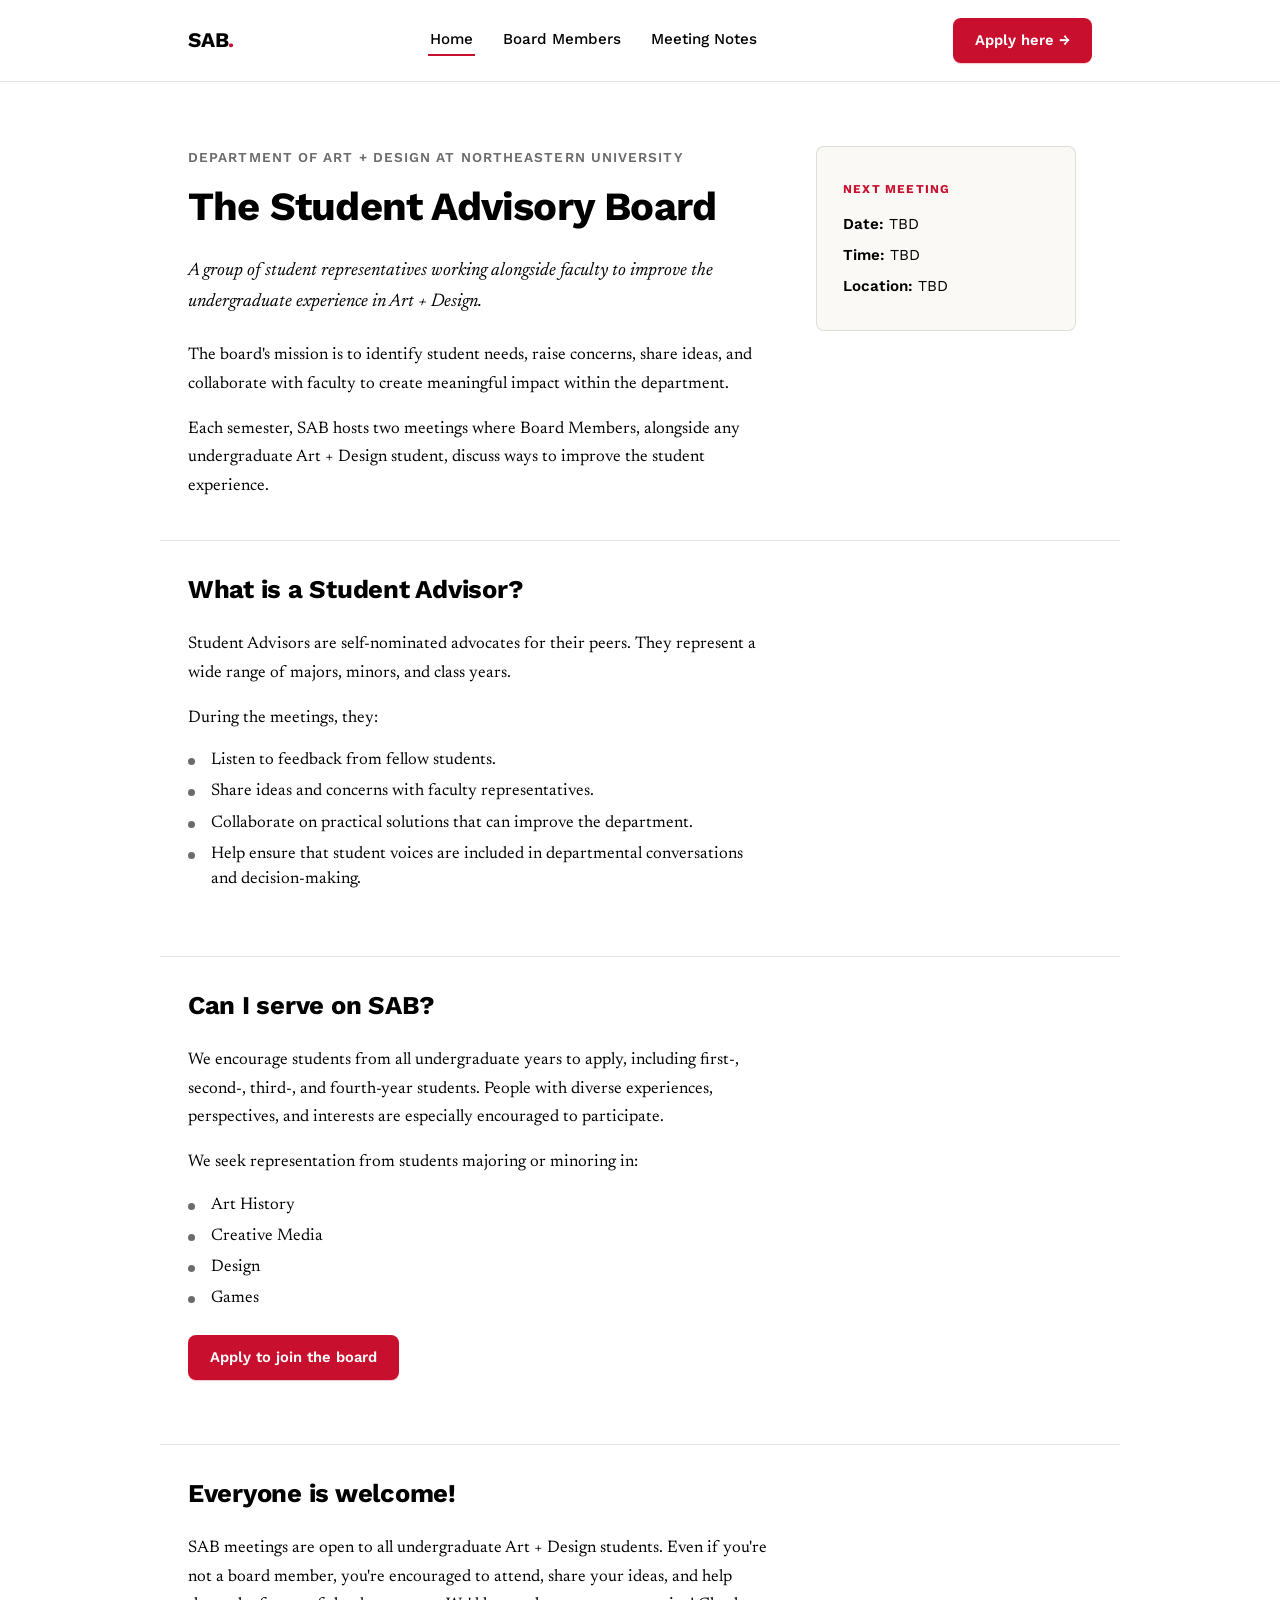
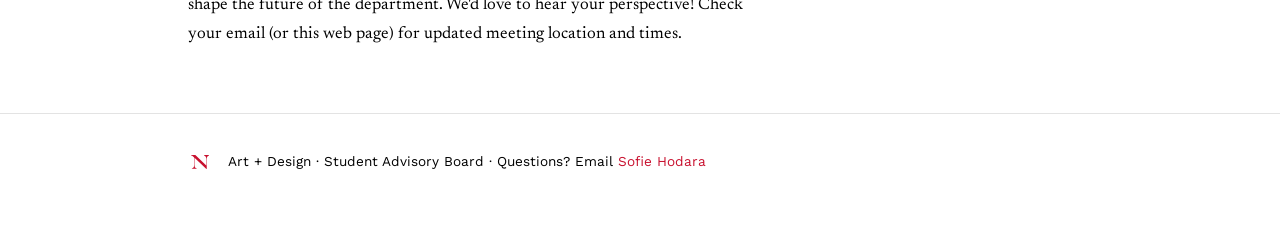
==== index.html @ 0012428a "Update index.html" ====
<!doctype html>
<html lang="en">
<head>
<meta charset="UTF-8">
<meta name="viewport" content="width=device-width, initial-scale=1.0">
<title>Student Advisory Board — Art + Design</title>
<meta name="description" content="Department of Art + Design, Northeastern University Student Advisory Board (SAB)">
<link rel="preconnect" href="https://fonts.googleapis.com">
<link rel="preconnect" href="https://fonts.gstatic.com" crossorigin>
<link href="https://fonts.googleapis.com/css2?family=Dela+Gothic+One&family=Newsreader:ital,wght@0,400;0,500;0,600;0,700;0,800;1,500;1,600&family=Work+Sans:wght@500;600;700&display=swap" rel="stylesheet"><link rel="stylesheet" href="css/style.css">
</head>
<body>

<header class="site-header">
  <nav class="nav">
    <a class="brand-lockup" href="index.html">
      <span class="wordmark">SAB<span>.</span></span>
    </a>
    <ul class="nav-links">
      <li><a href="index.html" aria-current="page">Home</a></li>
      <li><a href="board.html">Board Members</a></li>
      <li><a href="meeting-notes.html">Meeting Notes</a></li>
    </ul>
    <a class="btn btn-primary" href="apply.html">Apply here →</a>
  </nav>
</header>


<main>

  <section class="hero wrap">
    <div class="hero-grid">
    <div class="hero-main col">
      <p class="hero-kicker">Department of Art + Design at Northeastern University</p>
      <h1>The <em>Student Advisory Board</em></h1>
      <p class="lede">A group of student representatives working alongside faculty to improve the undergraduate experience in Art + Design.</p>
      <p>The board's mission is to identify student needs, raise concerns, share ideas, and collaborate with faculty to create meaningful impact within the department.</p>
      <p>Each semester, SAB hosts two meetings where Board Members, alongside any undergraduate Art + Design student, discuss ways to improve the student experience.</p>
    </div>
      <div class="meeting-card">
        <p class="meeting-card-label">Next Meeting</p>
        <p class="meeting-card-row"><span class="label">Date:</span> TBD</p>
        <p class="meeting-card-row"><span class="label">Time:</span> TBD</p>
        <p class="meeting-card-row"><span class="label">Location:</span> TBD</p>
      </div>
    </div>
  </section>

  <section class="wrap">
    <div class="col">
      <h2>What is a Student Advisor?</h2>
      <p>Student Advisors are self-nominated advocates for their peers. They represent a wide range of majors, minors, and class years.</p>
      <p>During the meetings, they:</p>
      <ul class="plain-list">
        <li><span class="list-dot"></span> Listen to feedback from fellow students.</li>
        <li><span class="list-dot"></span> Share ideas and concerns with faculty representatives.</li>
        <li><span class="list-dot"></span> Collaborate on practical solutions that can improve the department.</li>
        <li><span class="list-dot"></span> Help ensure that student voices are included in departmental conversations and decision-making.</li>
      </ul>
    </div>
  </section>

  <section class="wrap">
    <div class="col">
      <h2>Can I serve on SAB?</h2>
      <p>We encourage students from all undergraduate years to apply, including first-, second-, third-, and fourth-year students. People with diverse experiences, perspectives, and interests are especially encouraged to participate.</p>
      <p>We seek representation from students majoring or minoring in:</p>
      <ul class="plain-list">
        <li><span class="list-dot"></span> Art History</li>
        <li><span class="list-dot"></span> Creative Media</li>
        <li><span class="list-dot"></span> Design</li>
        <li><span class="list-dot"></span> Games</li>
      </ul>
      <div class="cta-row">
        <a class="btn btn-primary" href="apply.html">Apply to join the board</a>
      </div>
    </div>
  </section>

  <section class="wrap">
    <div class="col">
      <h2>Everyone is welcome!</h2>
      <p>SAB meetings are open to all undergraduate Art + Design students. Even if you're not a board member, you're encouraged to attend, share your ideas, and help shape the future of the department. We'd love to hear your perspective! Check your email (or this web page) for updated meeting location and times.</p>
    </div>
  </section>

</main>

<footer class="site-footer">
  <div class="wrap footer-inner">
    <svg class="footer-logo" width="24" height="24" viewBox="0 0 288 288" xmlns="http://www.w3.org/2000/svg"><path d="M224.86,107.71c0-26.92,9.05-35.74,27.14-42.58v-4.41h-59.35v4.41c18.09,6.84,27.14,15.66,27.14,42.58v78.99l-125.54-120.02c-5.74-5.3-7.28-5.96-11.03-5.96h-47.22v4.41c10.37,1.1,16.55,3.97,31.55,18.53l5.74,5.52v90.02c0,26.92-9.05,35.74-27.14,42.58v4.41h59.35v-4.41c-18.09-6.84-27.14-15.66-27.14-42.58v-85.83l142.09,133.92h4.41v-119.58Z" fill="#c8102e"/></svg>
    <span>Art + Design · Student Advisory Board · Questions? Email <a href="mailto:s.hodara@northeastern.edu">Sofie Hodara</a></span>
  </div>
</footer>

<script src="js/meeting-banner.js"></script>
</body>
</html>
---- css/style.css ----
/* ============================================================
   SAB — Student Advisory Board
   Design tokens
   ============================================================ */
:root {
--accent:   #C8102E; /* Northeastern Red — clickable elements only */
--gray-accent: #6B6B6B; /* decorative/informational accent */
   
  --ink:      #000000;
  --ink-soft: #000000;
  --paper:    #FFFFFF;
  --paper-soft: #FAF9F6;
  --line:     rgba(28, 26, 30, 0.12);

  --serif: "Newsreader", Georgia, "Times New Roman", serif;
  --sans:  "Work Sans", -apple-system, BlinkMacSystemFont, "Segoe UI", sans-serif;
  --display: "Work Sans", -apple-system, BlinkMacSystemFont, "Segoe UI", sans-serif;

  --max: 960px;
  --measure: 580px;
  --radius: 8px;

  /* Fixed spacing scale — used instead of em-based margins so
     vertical rhythm stays consistent regardless of the type size
     it's attached to. */
  --space-1: 8px;
  --space-2: 16px;
  --space-3: 24px;
  --space-4: 40px;
  --space-5: 64px;
  --space-6: 104px;

  /* Space around section rules — twice as much above the rule
     as below it. Note: these two values ADD TOGETHER for the
     total visible gap (one section's bottom-padding + the next
     section's top-padding), so keep that combined total in mind
     when adjusting. */
  --rule-gap-above: 64px;
  --rule-gap-below: 32px;
}

.col {
  max-width: var(--measure);
}

* { box-sizing: border-box; }
html { scroll-behavior: smooth; }

body {
  margin: 0;
  font-family: var(--serif);
  color: var(--ink);
  background: var(--paper);
  line-height: 1.55;
  -webkit-font-smoothing: antialiased;
}

img { max-width: 100%; display: block; }

a { color: inherit; }

.wrap {
  max-width: var(--max);
  margin: 0 auto;
  padding-left: 28px;
  padding-right: 28px;
}

/* ============================================================
   Typography
   ============================================================ */
h1, h2, h3 {
  font-family: var(--display);
  font-weight: 600;
  letter-spacing: -0.01em;
  margin: 0 0 var(--space-3);
}

h1 {
  font-size: clamp(1.9rem, 3.4vw, 2.5rem);
  font-weight: 700;
  line-height: 1.2;
  letter-spacing: -0.02em;
}

h2 {
  font-size: clamp(1.35rem, 2.1vw, 1.6rem);
  font-weight: 700;
  line-height: 1.3;
  letter-spacing: -0.01em;
}

p {
  margin: 0 0 var(--space-2);
  font-size: 1.05rem;
  line-height: 1.7;
  hanging-punctuation: allow-end;
}

p:last-child { margin-bottom: 0; }

.lede {
  font-size: 1.15rem;
  color: var(--ink-soft);
  font-style: italic;
  margin: 0 0 var(--space-3);
}

em { font-style: italic; }

/* ============================================================
   Nav
   ============================================================ */
.site-header {
  border-bottom: 1px solid var(--line);
  position: sticky;
  top: 0;
  background: rgba(255,255,255,0.92);
  backdrop-filter: saturate(180%) blur(8px);
  z-index: 20;
}

.meeting-banner {
  background: var(--accent);
  color: #fff;
  font-family: var(--sans);
  font-weight: 600;
  font-size: 0.85rem;
  letter-spacing: 0.02em;
  padding: 10px 0;
  overflow: hidden;
  white-space: nowrap;
  position: relative;
}

.meeting-banner-track {
  display: inline-flex;
  align-items: center;
  animation: marquee 22s linear infinite;
  will-change: transform;
}

.meeting-banner-track span {
  padding: 0 2.5rem;
  flex-shrink: 0;
}

.meeting-banner-track span::after {
  content: "•";
  margin-left: 2.5rem;
  opacity: 0.6;
}

@keyframes marquee {
  from { transform: translateX(0); }
  to   { transform: translateX(-50%); }
}

@media (prefers-reduced-motion: reduce) {
  .meeting-banner-track { animation: none; }
  .meeting-banner { text-align: center; overflow: visible; white-space: normal; }
}


.nav {
  display: flex;
  align-items: center;
  justify-content: space-between;
  gap: 20px;
  padding: 18px 28px;
  max-width: var(--max);
  margin: 0 auto;
  flex-wrap: wrap;
}

.brand-lockup {
  display: flex;
  align-items: center;
  gap: 12px;
  text-decoration: none;
}

.camd-logo {
  height: 28px;
  width: auto;
  display: block;
}

.wordmark {
  font-family: var(--display);
  font-weight: 700;
  font-size: 1.3rem;
  letter-spacing: -0.01em;
  text-decoration: none;
  white-space: nowrap;
}

.wordmark span {
  color: var(--accent);
}

.nav-links {
  display: flex;
  align-items: center;
  gap: 26px;
  list-style: none;
  margin: 0;
  padding: 0;
  flex-wrap: wrap;
}

.nav-links a {
  font-family: var(--sans);
  font-weight: 500;
  font-size: 0.95rem;
  text-decoration: none;
  color: var(--ink);
  padding: 6px 2px;
  border-bottom: 2px solid transparent;
  transition: border-color 0.15s ease;
}

.nav-links a:hover,
.nav-links a[aria-current="page"] {
  border-bottom-color: var(--accent);
}

.btn {
  font-family: var(--sans);
  font-weight: 600;
  font-size: 0.92rem;
  text-decoration: none;
  display: inline-flex;
  align-items: center;
  gap: 8px;
  padding: 11px 22px;
  border-radius: var(--radius);
  transition: transform 0.15s ease, box-shadow 0.15s ease;
  border: none;
  cursor: pointer;
}

.btn:hover { transform: translateY(-.5px); }

.btn-primary {
  background: var(--accent);
  color: #fff;
  box-shadow: 0 1px 1px rgba(200, 16, 46, 0.24);
}

.btn-secondary {
  background: transparent;
  color: var(--ink);
  border: 1.5px solid var(--ink);
}

.btn-secondary:hover {
  background: var(--ink);
  color: #fff;
}

/* ============================================================
   Sections
   ============================================================ */
section {
  padding-top: var(--rule-gap-below);
  padding-bottom: var(--rule-gap-above);
}

section + section {
  border-top: 1px solid var(--line);
}

.hero {
  padding-top: var(--space-5);
  padding-bottom: var(--space-4);
}

.hero h1 em {
  font-style: normal;
}

.hero-kicker {
  font-family: var(--sans);
  font-weight: 600;
  font-size: 0.85rem;
  letter-spacing: 0.08em;
  text-transform: uppercase;
  margin: 0 0 14px;
    color: var(--gray-accent);
}

.hero-grid {
  display: flex;
  align-items: flex-start;
  gap: 48px;
  flex-wrap: wrap;
}

.hero-main {
  flex: 1 1 480px;
}

.meeting-card {
  flex: 0 0 260px;
  background: var(--paper-soft);
  border: 1px solid var(--line);
  border-radius: var(--radius);
  padding: 32px 26px;
}

.meeting-card-label {
  font-family: var(--sans);
  font-weight: 700;
  font-size: 0.75rem;
  letter-spacing: 0.1em;
  text-transform: uppercase;
  color: var(--accent);
  margin: 0 0 14px;
}

.meeting-card-row {
  font-family: var(--sans);
  font-size: 0.95rem;
  line-height: 1.5;
  margin: 0 0 8px;
  color: var(--ink);
}

.meeting-card-row:last-child { margin-bottom: 0; }

.meeting-card-row .label {
  font-weight: 600;
  color: var(--ink-soft);
}


/* Shared plain list style — used for advisor duties, majors/minors,
   and the apply-page checklist. Replaces pill/chip tags. */
.plain-list {
  list-style: none;
  margin: var(--space-2) 0 0;
  padding: 0;
  display: grid;
  gap: 6px;
}

.plain-list li {
  display: flex;
  gap: var(--space-2);
  align-items: flex-start;
  font-size: 1.05rem;
  line-height: 1.5;
  hanging-punctuation: allow-end;
}

.list-dot {
  width: 7px;
  height: 7px;
  border-radius: 50%;
  margin-top: 10px;
  flex-shrink: 0;
  background: var(--gray-accent);
}

.cta-row {
  display: flex;
  gap: 18px;
  flex-wrap: wrap;
  margin-top: var(--space-3);
}

/* ============================================================
   Board members page
   ============================================================ */
.board-grid {
  display: grid;
  grid-template-columns: repeat(3, 1fr);
  gap: 40px 32px;
  margin-top: 36px;
}

.board-card {
  text-align: center;
}

.board-photo-wrap {
  width: 148px;
  height: 148px;
  margin: 0 auto 18px;
  border-radius: 50%;
  padding: 4px;
  background: var(--accent);
}

.board-photo-wrap img {
  width: 100%;
  height: 100%;
  border-radius: 50%;
  object-fit: cover;
  border: 3px solid #fff;
}

.board-name {
  font-family: var(--display);
  font-weight: 600;
  font-size: 1.15rem;
  margin-bottom: 2px;
}

.board-type {
  font-family: var(--sans);
  font-weight: 600;
  font-size: 0.72rem;
  letter-spacing: 0.1em;
  text-transform: uppercase;
  color: var(--accent);
  margin-bottom: 6px;
}

.board-major {
  font-family: var(--sans);
  font-size: 0.9rem;
  color: var(--ink-soft);
}

.board-photo-wrap--placeholder {
  background: #D9D9D9;
  padding: 0;
}

.board-placeholder-text {
  font-family: var(--sans);
  font-weight: 600;
  font-size: 0.85rem;
  color: #9A9A9A;
}

.board-empty {
  font-family: var(--sans);
  color: var(--ink-soft);
  border: 1.5px dashed var(--line);
  border-radius: var(--radius);
  padding: 48px 24px;
  text-align: center;
  margin-top: 36px;
}

/* ============================================================
   Meeting notes / doc embed
   ============================================================ */
.doc-embed-wrap {
  margin-top: 30px;
  border: 1px solid var(--line);
  border-radius: var(--radius);
  overflow: hidden;
  box-shadow: 0 20px 40px rgba(28,26,30,0.06);
  aspect-ratio: 8.5 / 10.2;
  background: var(--paper-soft);
}

.doc-embed-wrap iframe {
  width: 100%;
  height: 100%;
  border: 0;
  display: block;
}

.doc-fallback {
  font-family: var(--sans);
  font-size: 0.9rem;
  color: var(--ink-soft);
  margin-top: 14px;
}

/* ============================================================
   Footer
   ============================================================ */
.site-footer {
  border-top: 1px solid var(--line);
  padding: 36px 0 60px;
  font-family: var(--sans);
  font-size: 0.85rem;
  color: var(--ink-soft);
}
.footer-inner {
  display: flex;
  align-items: center;
  gap: 16px;
  flex-wrap: wrap;
}

.footer-logo {
  height: 24px;
  width: auto;
  display: block;
  flex-shrink: 0;
}

.site-footer a { color: var(--accent); text-decoration: none; }
.site-footer a:hover { text-decoration: underline; }

/* ============================================================
   Responsive
   ============================================================ */
@media (max-width: 760px) {
  section { padding-top: 24px; padding-bottom: 48px; }
  .hero { padding-top: var(--space-4); padding-bottom: 32px; }
  .nav { padding: 16px 20px; }
  .board-grid { grid-template-columns: repeat(2, 1fr); gap: 32px 20px; 
              .hero-grid { gap: 32px; }
.meeting-card { flex-basis: auto; width: 100%; max-width: 280px; margin-left: auto; }
              }

  /* Reduce type-scale contrast on small screens — headings sit
     closer to body size rather than towering over it. */
  h1 { font-size: 1.55rem; line-height: 1.25; }
  h2 { font-size: 1.2rem; }
  .lede { font-size: 1.05rem; }
}

@media (max-width: 520px) {
  .wrap { padding-left: 20px; padding-right: 20px; }
  .nav-links { gap: 16px; }
  .board-grid { grid-template-columns: 1fr; }
  .board-photo-wrap { width: 128px; height: 128px; }
  .doc-embed-wrap { aspect-ratio: 3 / 4; }
}

@media (prefers-reduced-motion: reduce) {
  * { transition: none !important; scroll-behavior: auto !important; }
}
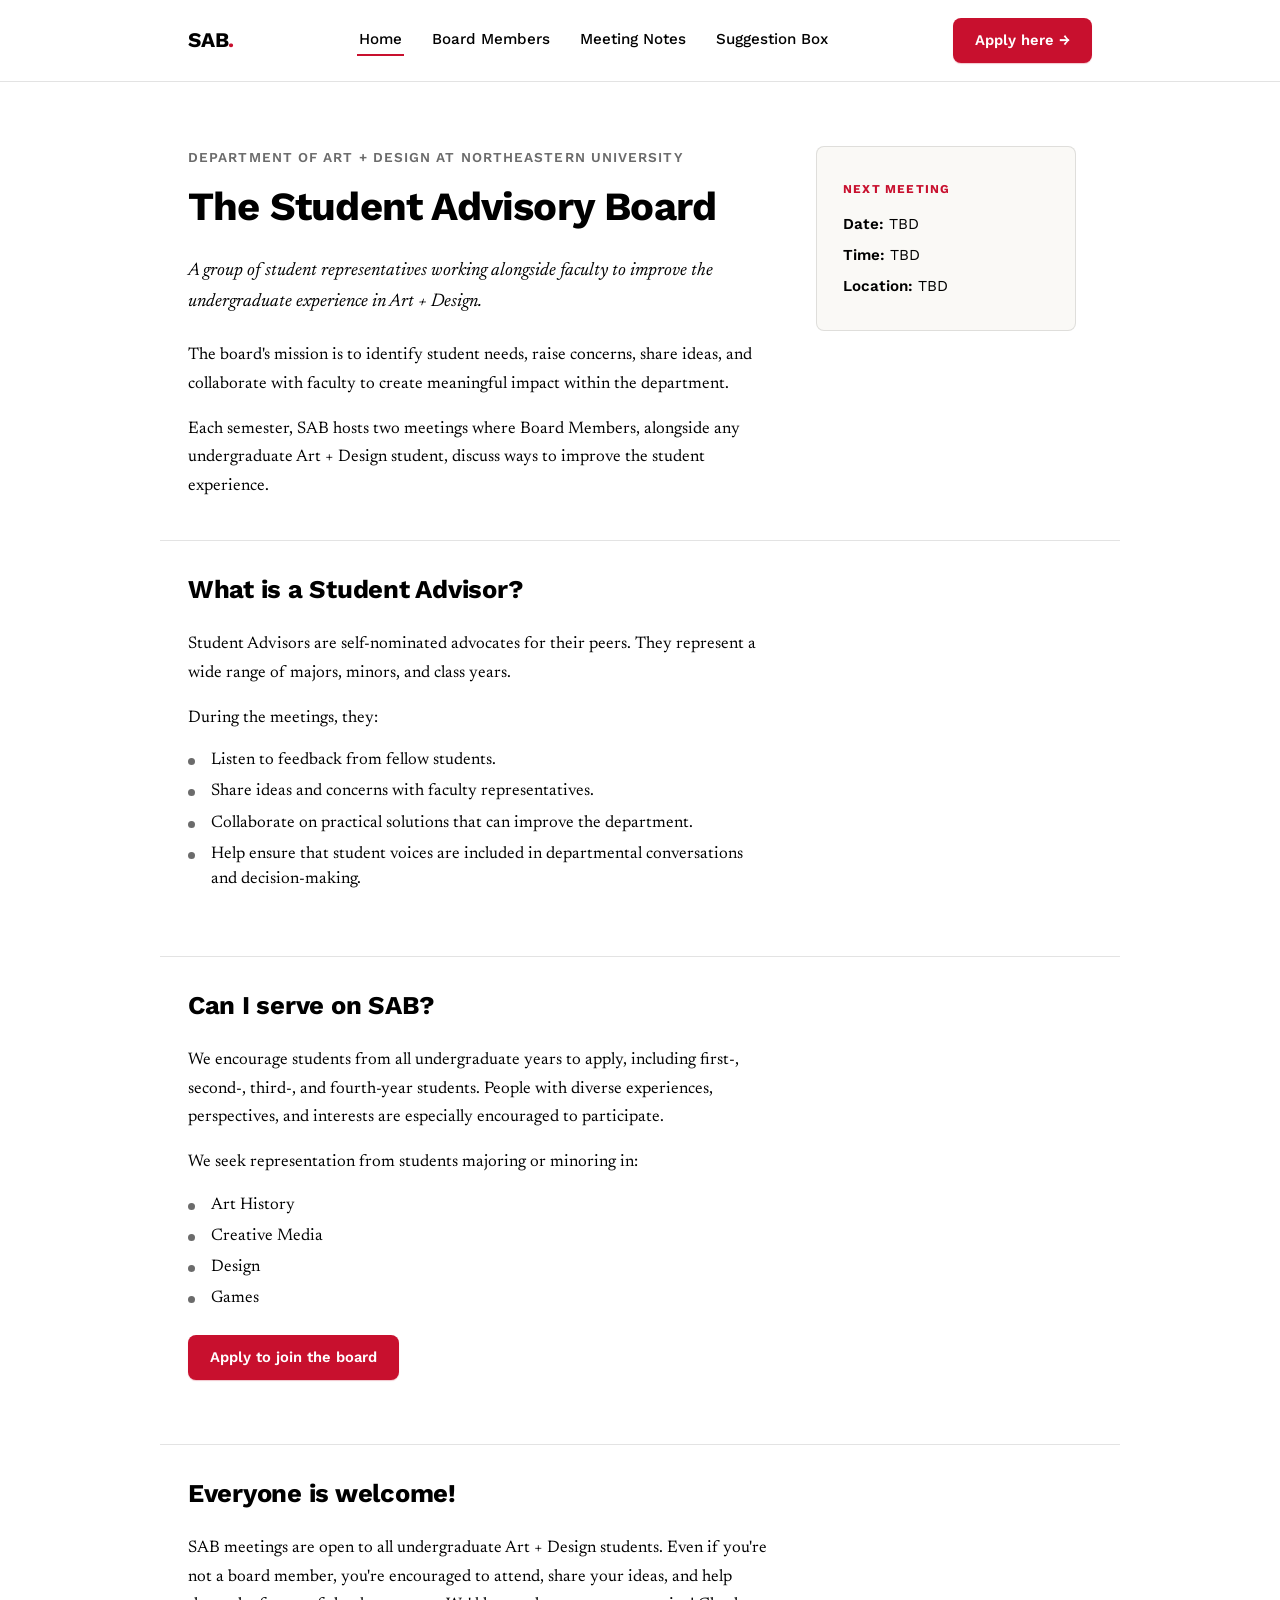
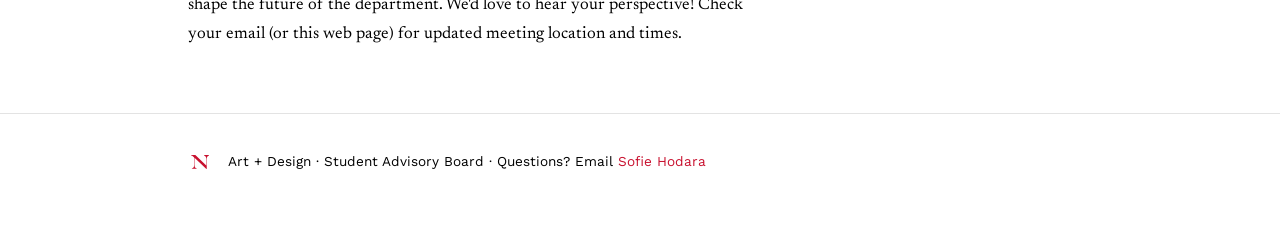
==== commit 0c624958: "Add Suggestion Box link to navigation" ====
--- a/index.html
+++ b/index.html
@@ -20,6 +20,7 @@
       <li><a href="index.html" aria-current="page">Home</a></li>
       <li><a href="board.html">Board Members</a></li>
       <li><a href="meeting-notes.html">Meeting Notes</a></li>
+      <li><a href="suggestion-box.html">Suggestion Box</a></li>
     </ul>
     <a class="btn btn-primary" href="apply.html">Apply here →</a>
   </nav>
--- a/css/style.css
+++ b/css/style.css
@@ -449,6 +449,21 @@
 /* ============================================================
    Meeting notes / doc embed
    ============================================================ */
+.form-embed-wrap {
+  margin-top: 30px;
+  border: 1px solid var(--line);
+  border-radius: var(--radius);
+  overflow: hidden;
+  box-shadow: 0 20px 40px rgba(28,26,30,0.06);
+  background: var(--paper-soft);
+}
+
+.form-embed-wrap iframe {
+  width: 100%;
+  height: 900px;
+  border: 0;
+  display: block;
+}
 .doc-embed-wrap {
   margin-top: 30px;
   border: 1px solid var(--line);
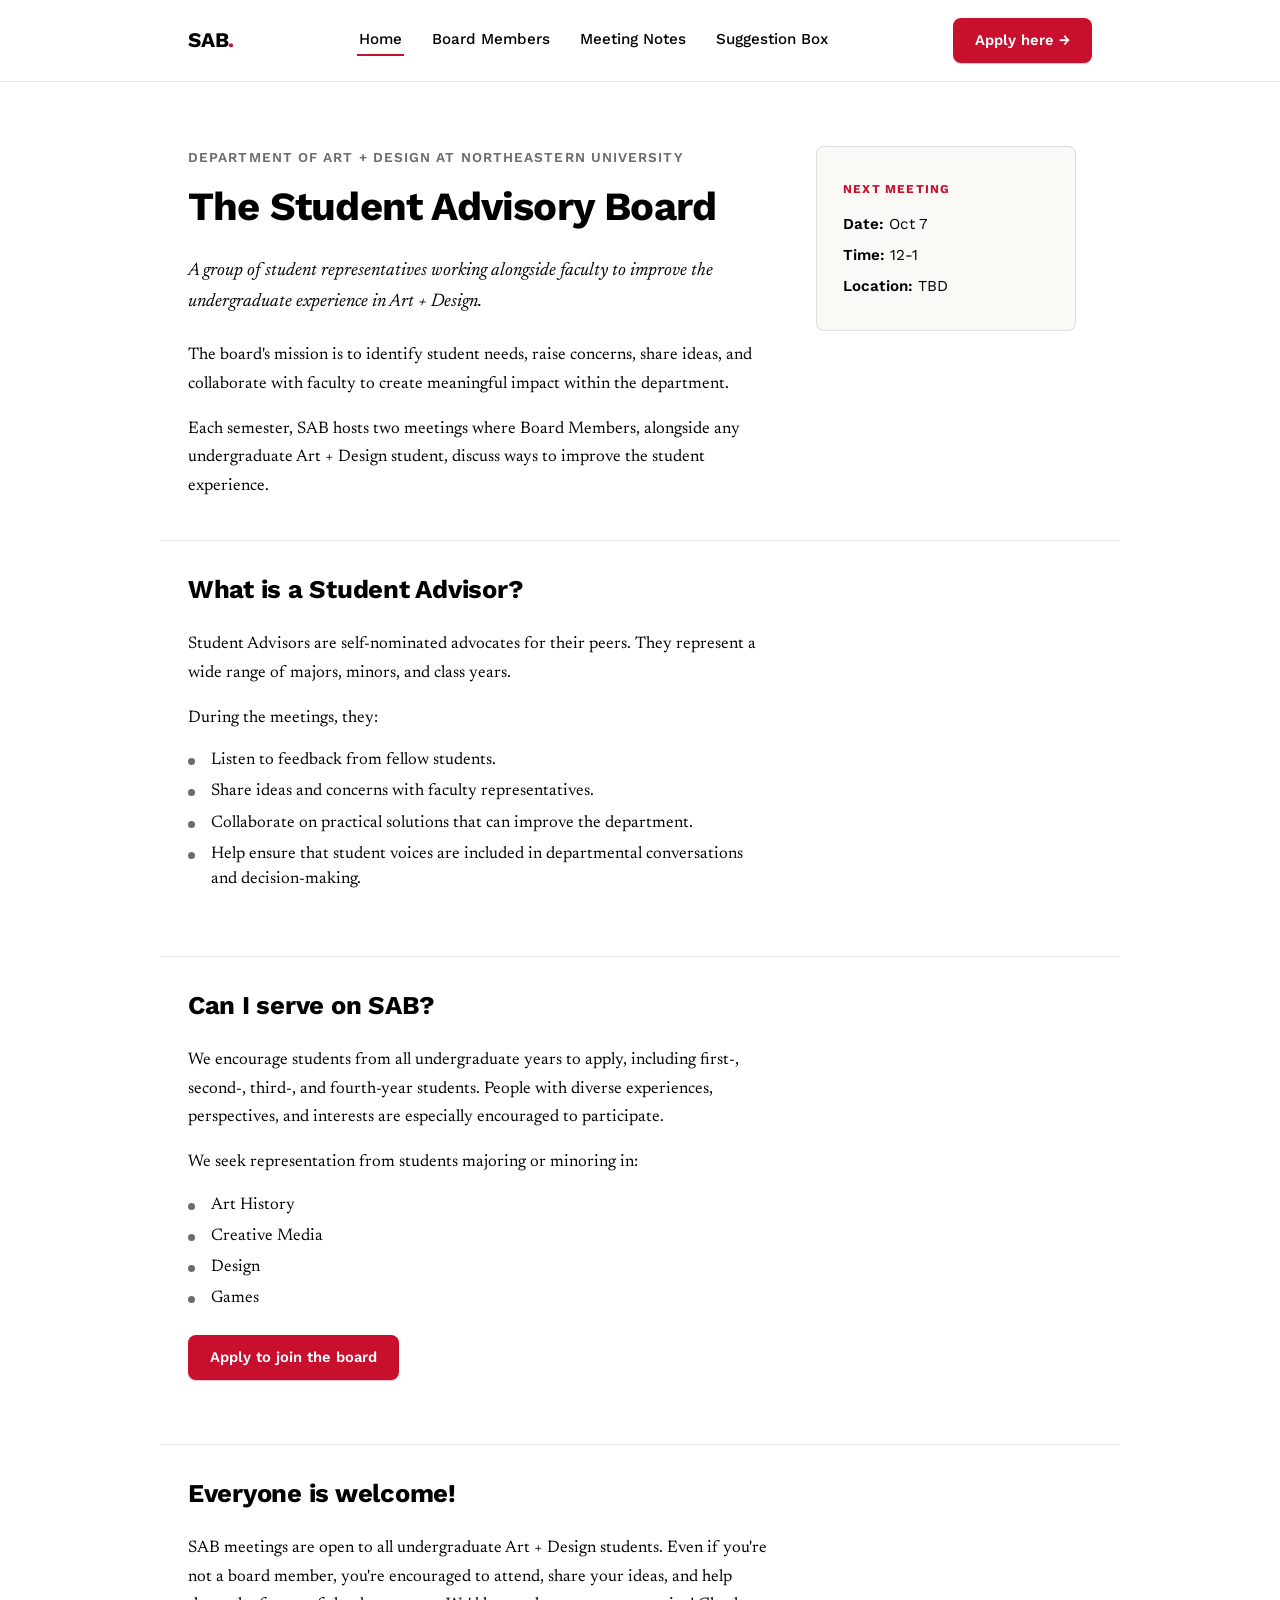
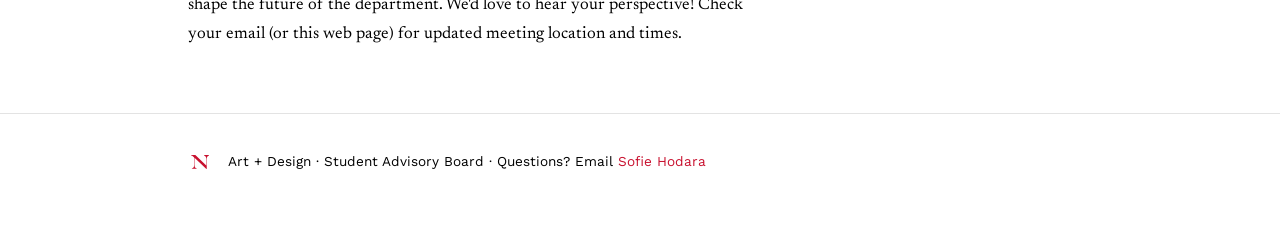
==== commit 5cb57735: "Oct 7 12-1" ====
--- a/index.html
+++ b/index.html
@@ -40,8 +40,8 @@
     </div>
       <div class="meeting-card">
         <p class="meeting-card-label">Next Meeting</p>
-        <p class="meeting-card-row"><span class="label">Date:</span> TBD</p>
-        <p class="meeting-card-row"><span class="label">Time:</span> TBD</p>
+        <p class="meeting-card-row"><span class="label">Date:</span> Oct 7</p>
+        <p class="meeting-card-row"><span class="label">Time:</span> 12-1</p>
         <p class="meeting-card-row"><span class="label">Location:</span> TBD</p>
       </div>
     </div>
--- a/css/style.css
+++ b/css/style.css
@@ -5,6 +5,7 @@
 :root {
 --accent:   #C8102E; /* Northeastern Red — clickable elements only */
 --gray-accent: #6B6B6B; /* decorative/informational accent */
+--faculty-blue: #1E56A0;
    
   --ink:      #000000;
   --ink-soft: #000000;
@@ -414,8 +415,29 @@
   font-size: 0.72rem;
   letter-spacing: 0.1em;
   text-transform: uppercase;
-  color: var(--accent);
   margin-bottom: 6px;
+}
+
+.board-type--faculty { color: var(--faculty-blue); }
+.board-type--student { color: var(--accent); }
+
+.board-pronouns {
+  font-family: var(--sans);
+  font-size: 0.78rem;
+  color: #9A9A9A;
+  margin-bottom: 4px;
+}
+
+.board-research {
+  font-family: var(--sans);
+  font-size: 0.9rem;
+  color: var(--ink-soft);
+}
+
+.board-minor {
+  font-family: var(--sans);
+  font-size: 0.9rem;
+  color: var(--ink-soft);
 }
 
 .board-major {
@@ -444,6 +466,10 @@
   padding: 48px 24px;
   text-align: center;
   margin-top: 36px;
+}
+
+.board-photo-wrap.board-type--faculty {
+  background: var(--faculty-blue);
 }
 
 /* ============================================================
@@ -522,10 +548,9 @@
   section { padding-top: 24px; padding-bottom: 48px; }
   .hero { padding-top: var(--space-4); padding-bottom: 32px; }
   .nav { padding: 16px 20px; }
-  .board-grid { grid-template-columns: repeat(2, 1fr); gap: 32px 20px; 
-              .hero-grid { gap: 32px; }
-.meeting-card { flex-basis: auto; width: 100%; max-width: 280px; margin-left: auto; }
-              }
+.board-grid { grid-template-columns: repeat(2, 1fr); gap: 32px 20px; }
+  .hero-grid { gap: 32px; }
+  .meeting-card { flex-basis: auto; width: 100%; max-width: 280px; margin-left: auto; }
 
   /* Reduce type-scale contrast on small screens — headings sit
      closer to body size rather than towering over it. */
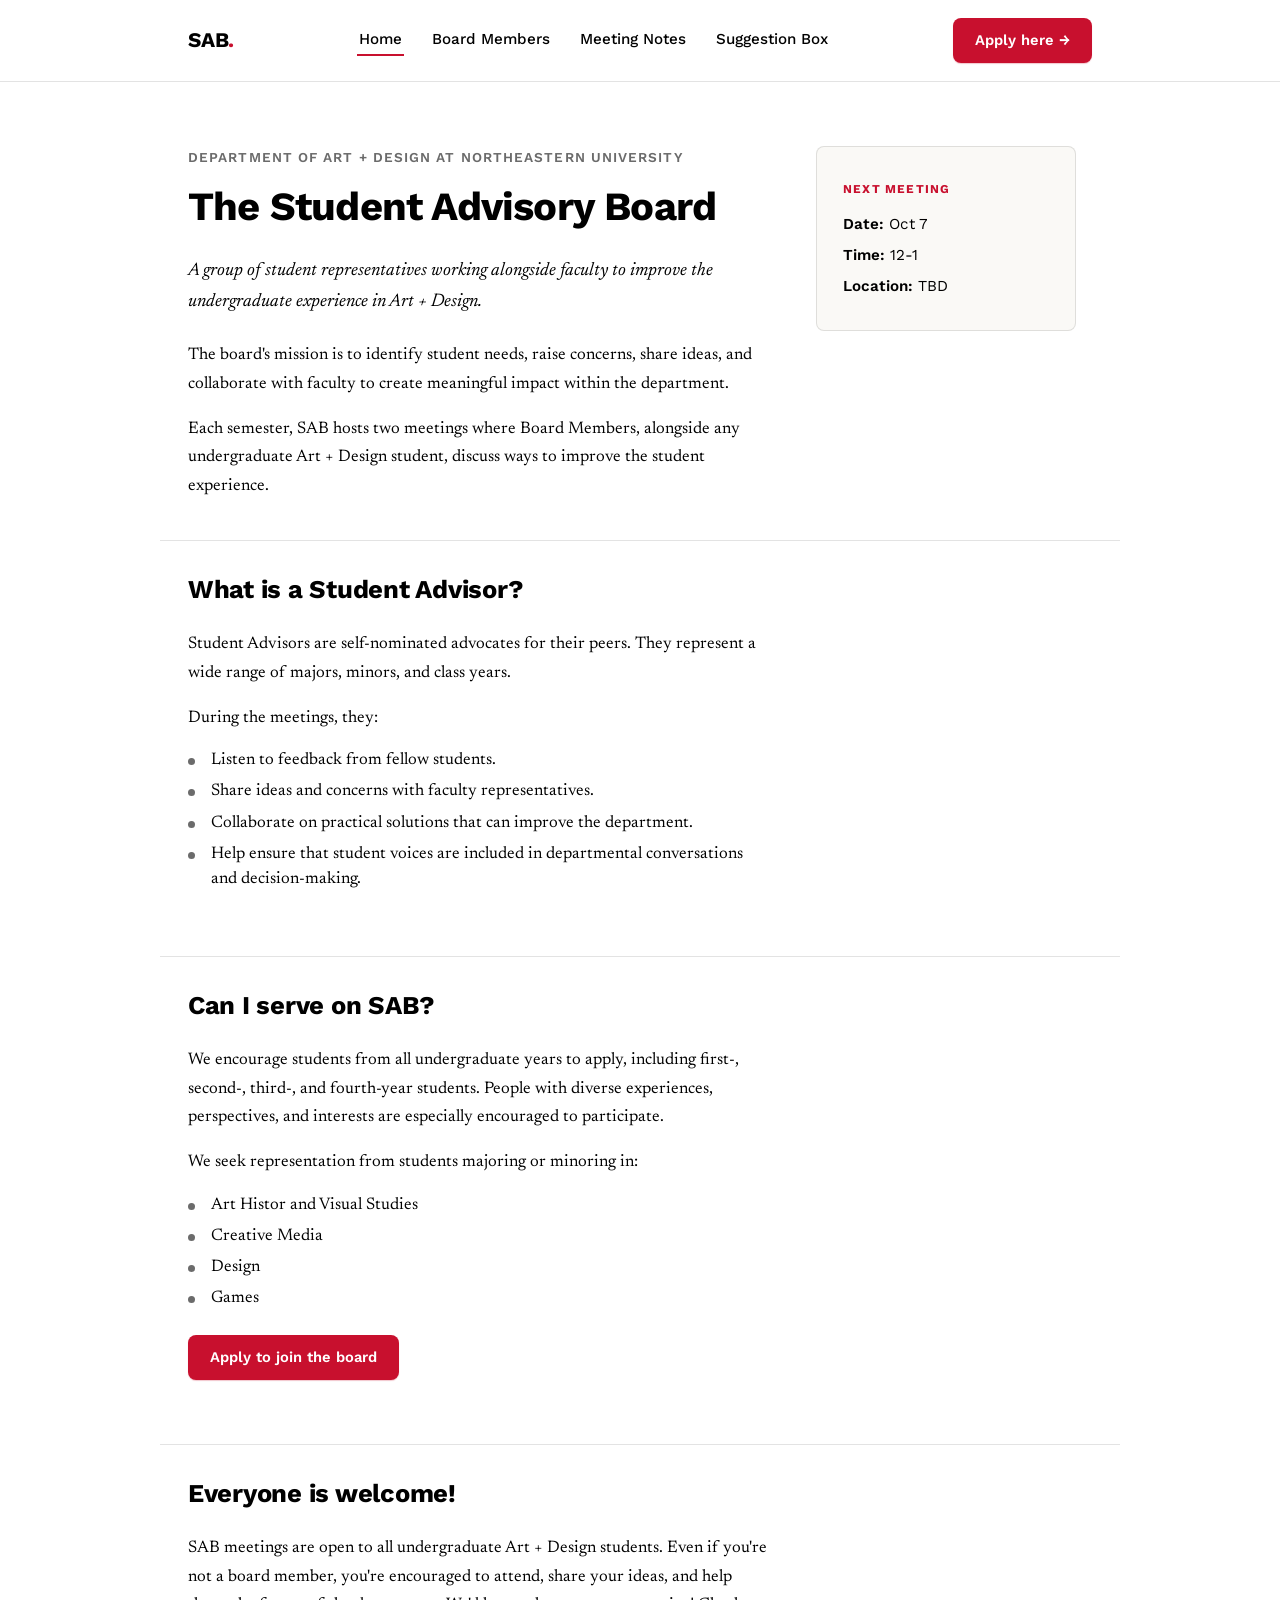
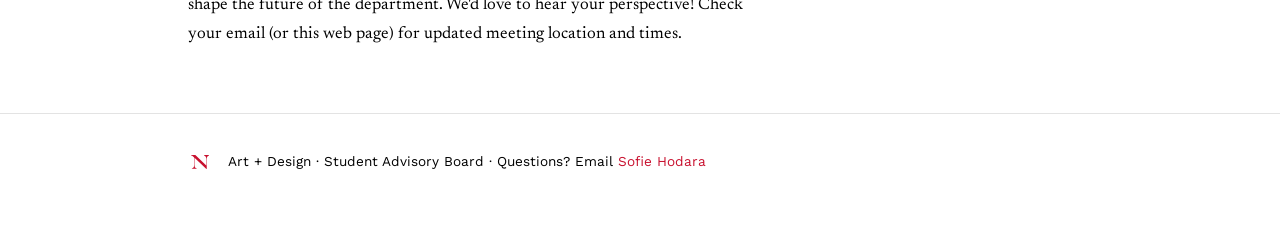
==== commit b1054333: "fixed art history" ====
--- a/index.html
+++ b/index.html
@@ -67,7 +67,7 @@
       <p>We encourage students from all undergraduate years to apply, including first-, second-, third-, and fourth-year students. People with diverse experiences, perspectives, and interests are especially encouraged to participate.</p>
       <p>We seek representation from students majoring or minoring in:</p>
       <ul class="plain-list">
-        <li><span class="list-dot"></span> Art History</li>
+        <li><span class="list-dot"></span> Art Histor and Visual Studies</li>
         <li><span class="list-dot"></span> Creative Media</li>
         <li><span class="list-dot"></span> Design</li>
         <li><span class="list-dot"></span> Games</li>
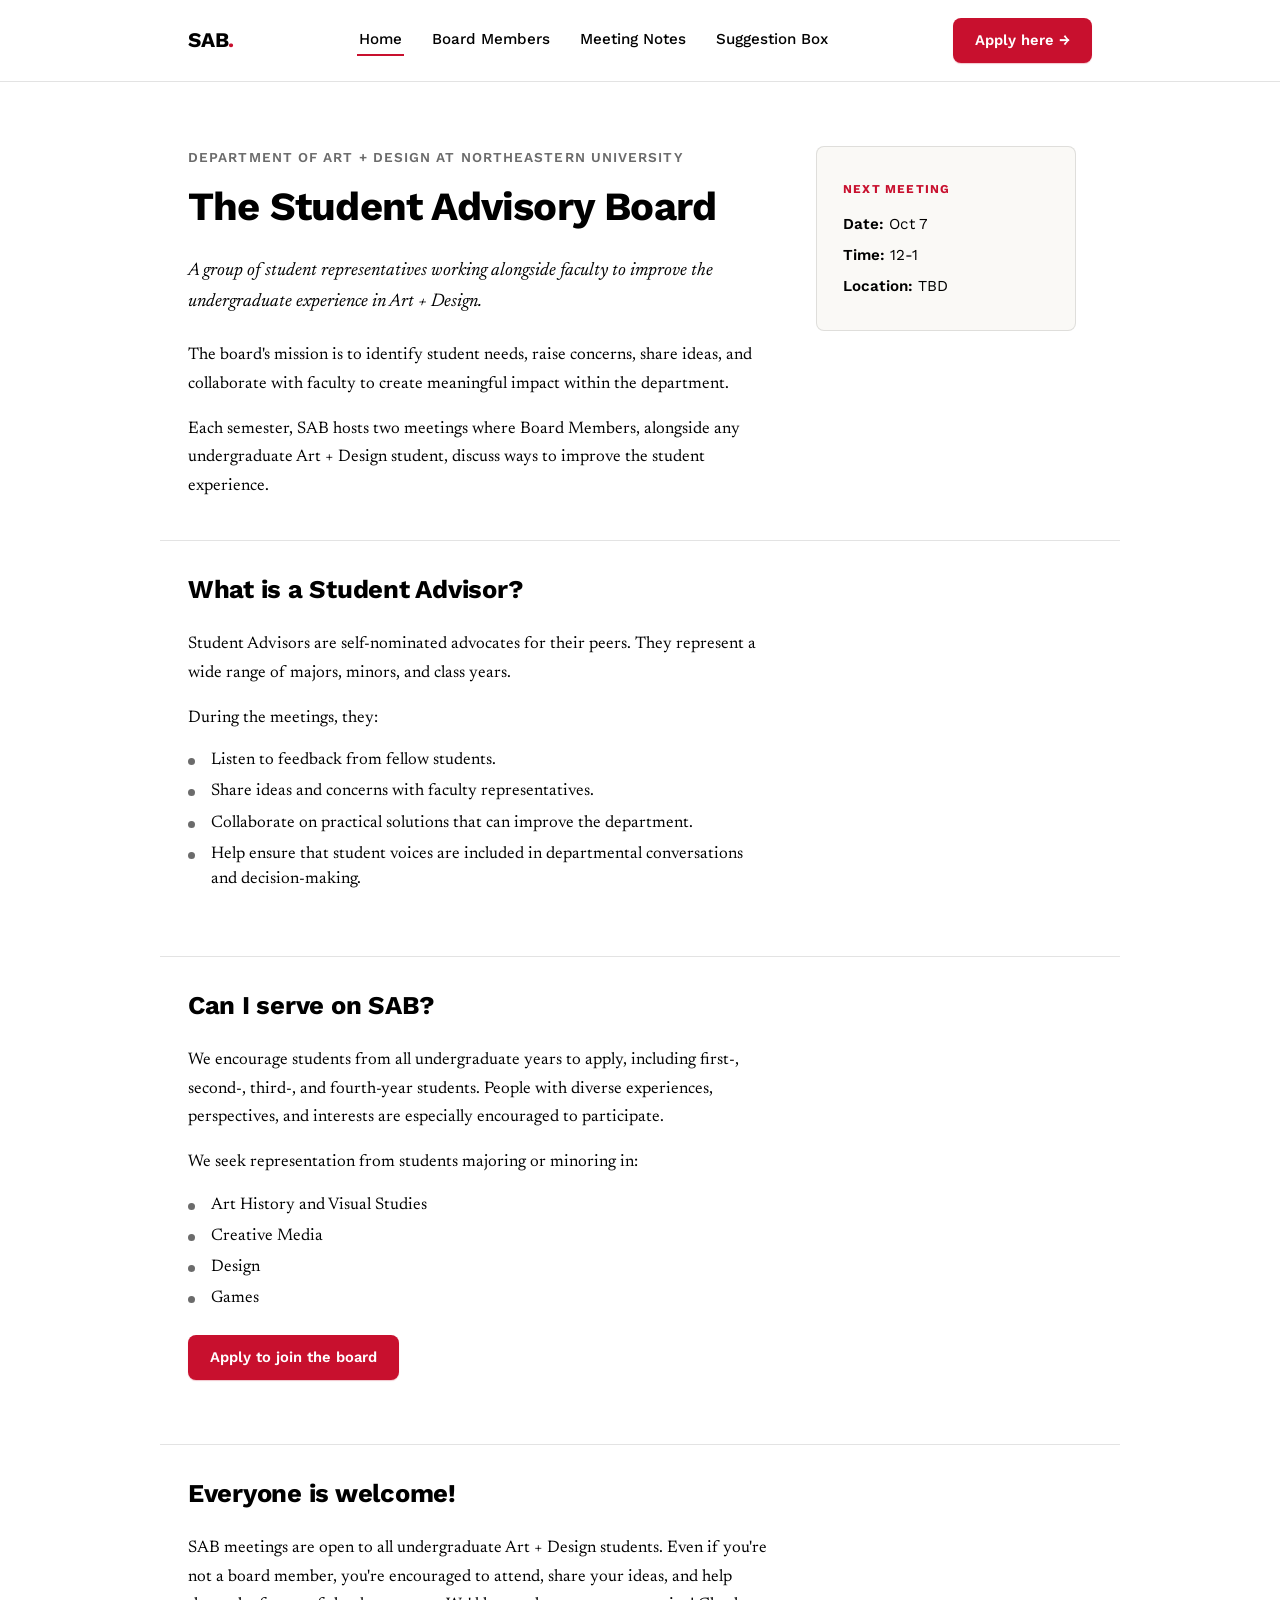
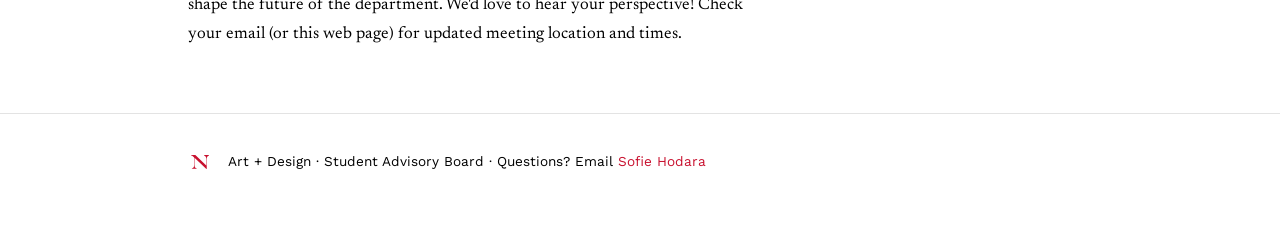
==== commit da62539a: "fixed typo in art history" ====
--- a/index.html
+++ b/index.html
@@ -67,7 +67,7 @@
       <p>We encourage students from all undergraduate years to apply, including first-, second-, third-, and fourth-year students. People with diverse experiences, perspectives, and interests are especially encouraged to participate.</p>
       <p>We seek representation from students majoring or minoring in:</p>
       <ul class="plain-list">
-        <li><span class="list-dot"></span> Art Histor and Visual Studies</li>
+        <li><span class="list-dot"></span> Art History and Visual Studies</li>
         <li><span class="list-dot"></span> Creative Media</li>
         <li><span class="list-dot"></span> Design</li>
         <li><span class="list-dot"></span> Games</li>
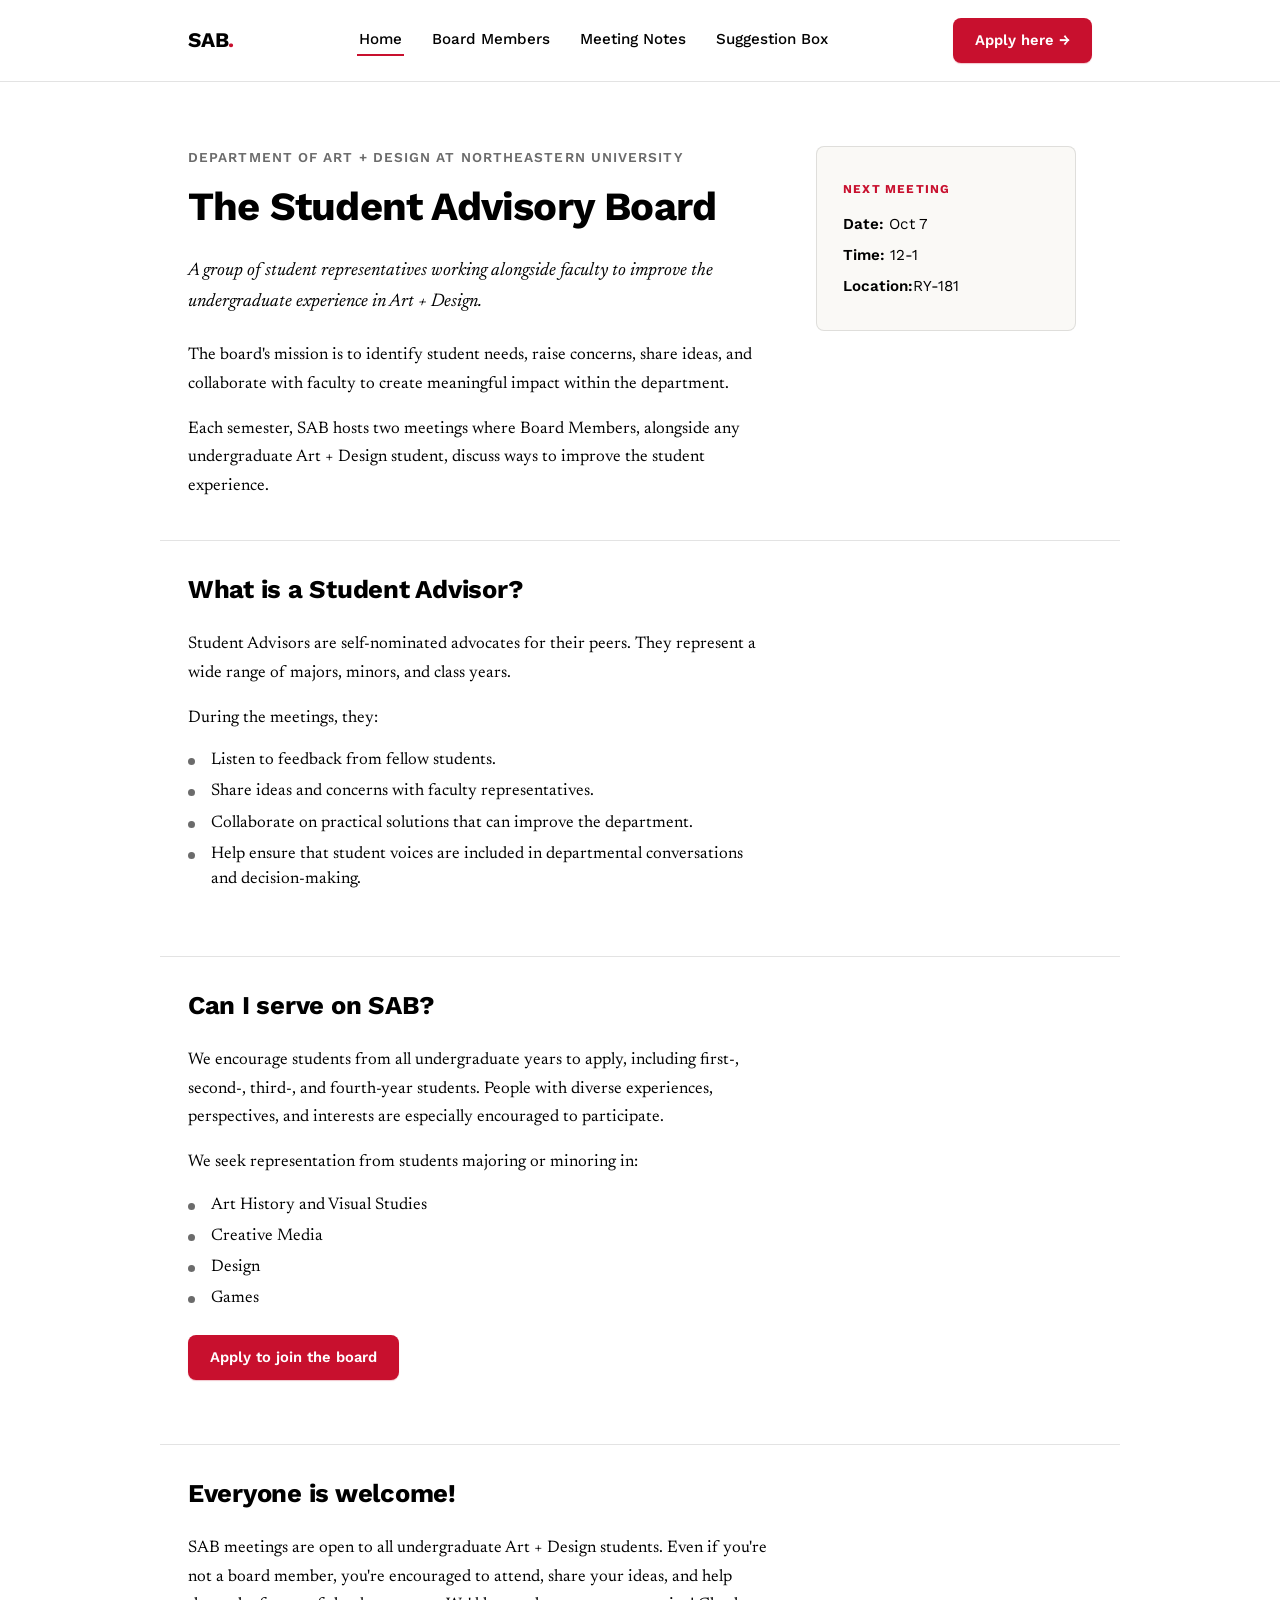
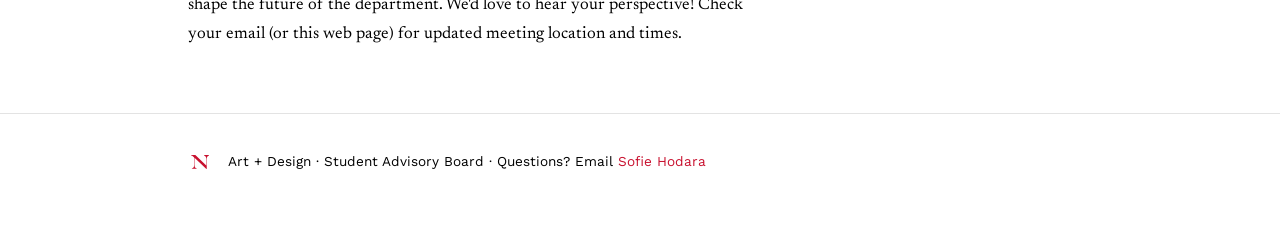
==== commit 62a976ba: "Added meeting location" ====
--- a/index.html
+++ b/index.html
@@ -42,7 +42,7 @@
         <p class="meeting-card-label">Next Meeting</p>
         <p class="meeting-card-row"><span class="label">Date:</span> Oct 7</p>
         <p class="meeting-card-row"><span class="label">Time:</span> 12-1</p>
-        <p class="meeting-card-row"><span class="label">Location:</span> TBD</p>
+        <p class="meeting-card-row"><span class="label">Location:</span>RY-181</p>
       </div>
     </div>
   </section>
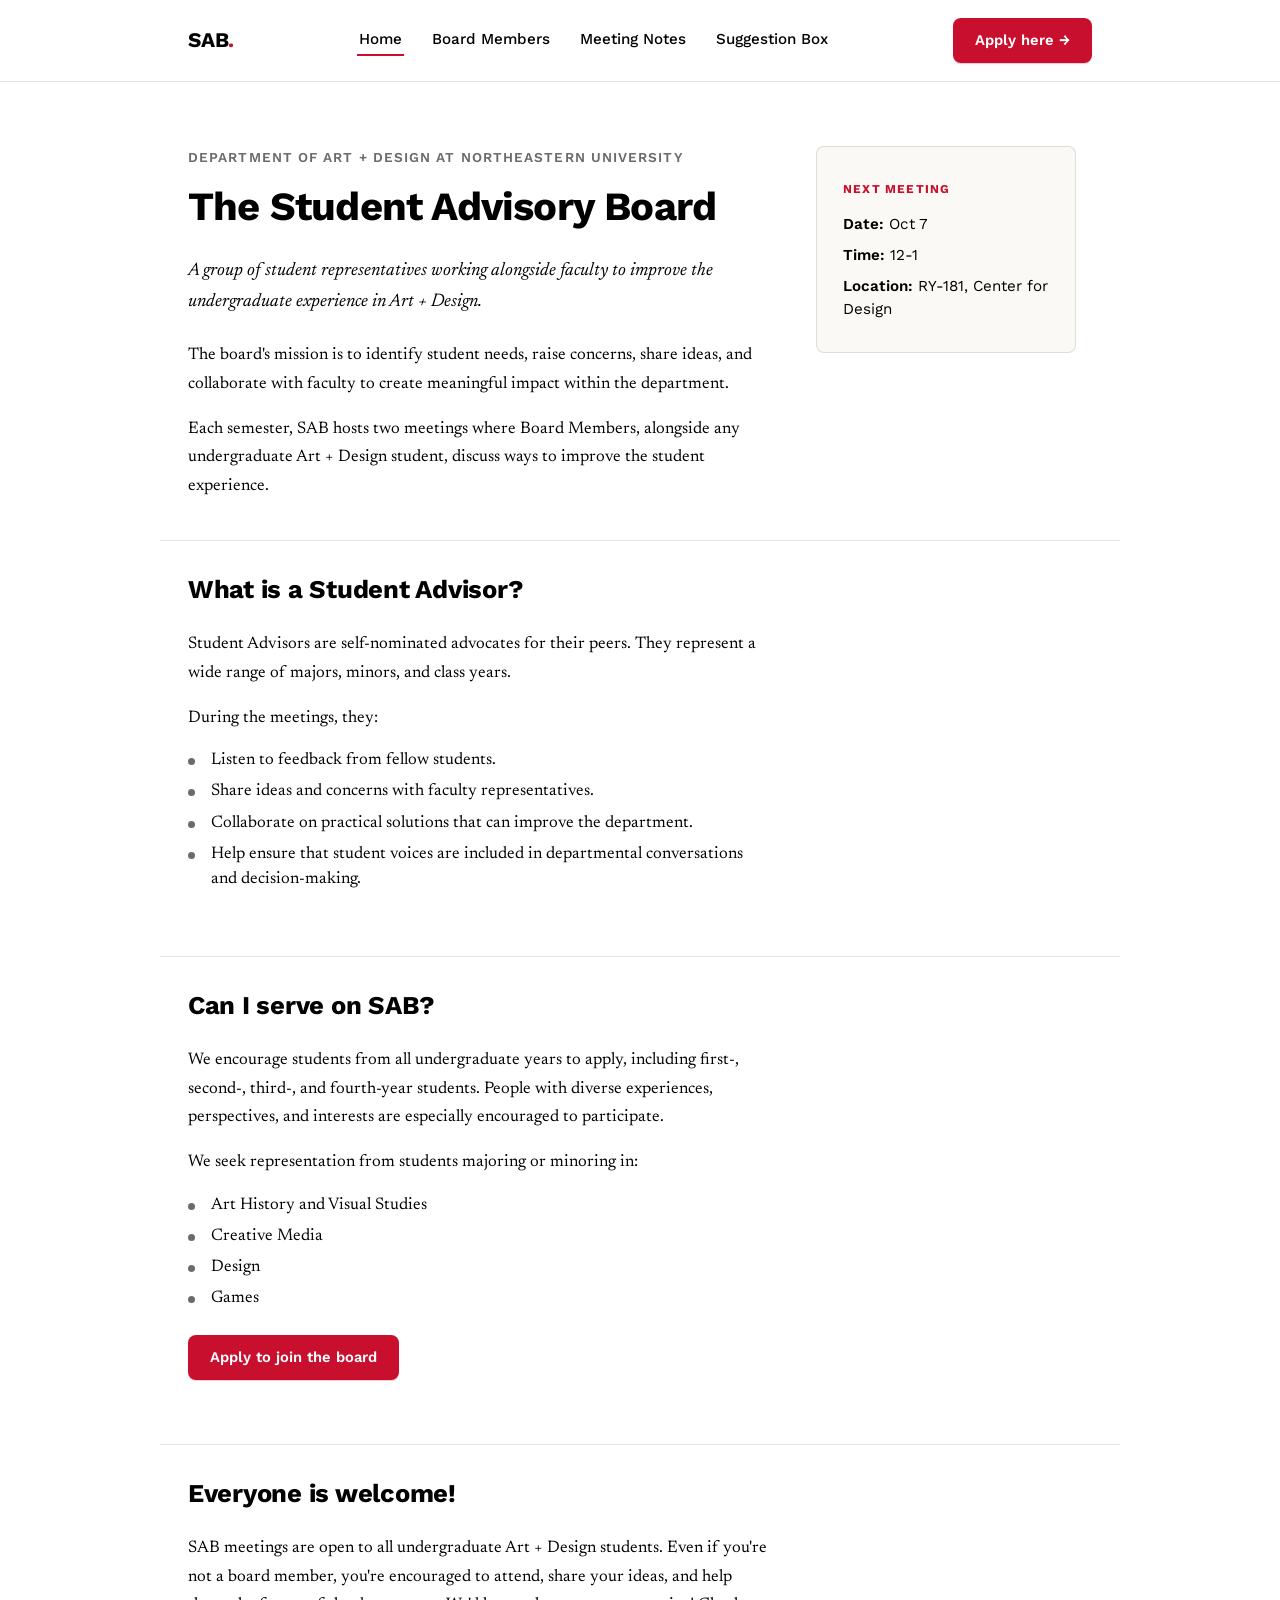
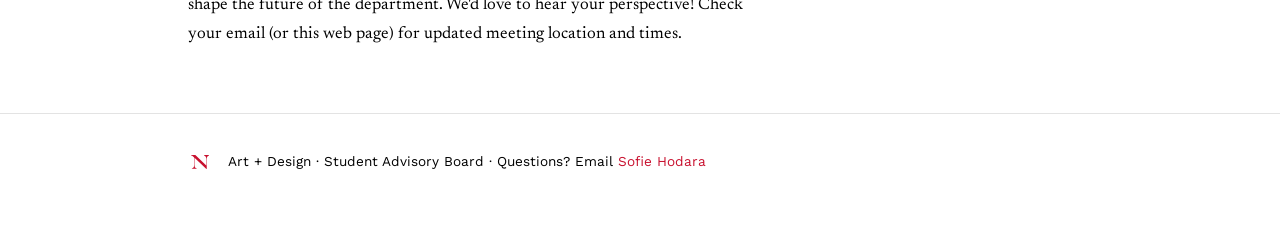
==== commit db5a1851: "updated location" ====
--- a/index.html
+++ b/index.html
@@ -42,7 +42,7 @@
         <p class="meeting-card-label">Next Meeting</p>
         <p class="meeting-card-row"><span class="label">Date:</span> Oct 7</p>
         <p class="meeting-card-row"><span class="label">Time:</span> 12-1</p>
-        <p class="meeting-card-row"><span class="label">Location:</span>RY-181</p>
+        <p class="meeting-card-row"><span class="label">Location:</span> RY-181, Center for Design</p>
       </div>
     </div>
   </section>
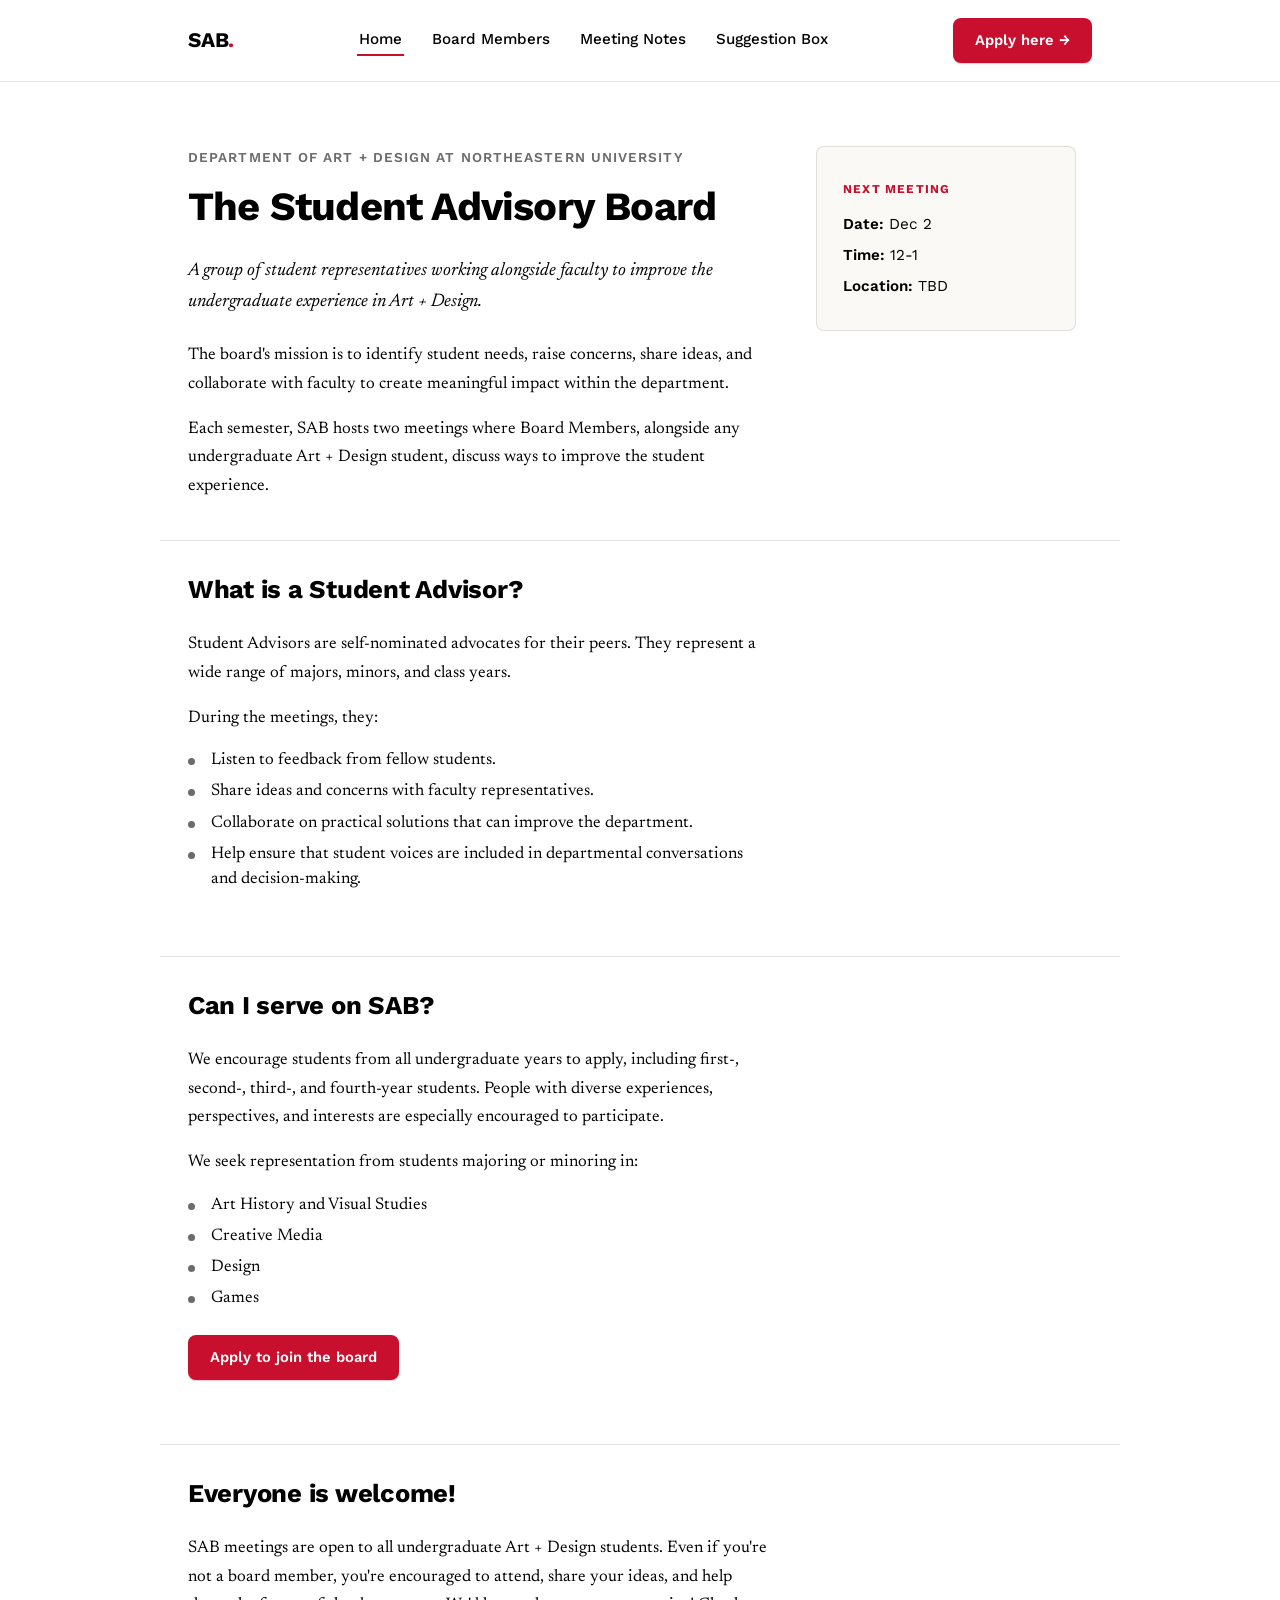
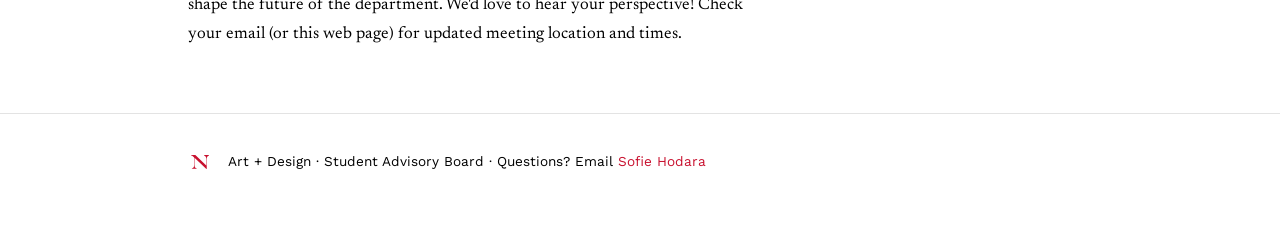
==== commit 18c1d1fc: "updated meeeting" ====
--- a/index.html
+++ b/index.html
@@ -40,9 +40,9 @@
     </div>
       <div class="meeting-card">
         <p class="meeting-card-label">Next Meeting</p>
-        <p class="meeting-card-row"><span class="label">Date:</span> Oct 7</p>
+        <p class="meeting-card-row"><span class="label">Date:</span> Dec 2</p>
         <p class="meeting-card-row"><span class="label">Time:</span> 12-1</p>
-        <p class="meeting-card-row"><span class="label">Location:</span> RY-181, Center for Design</p>
+        <p class="meeting-card-row"><span class="label">Location:</span> TBD</p>
       </div>
     </div>
   </section>
